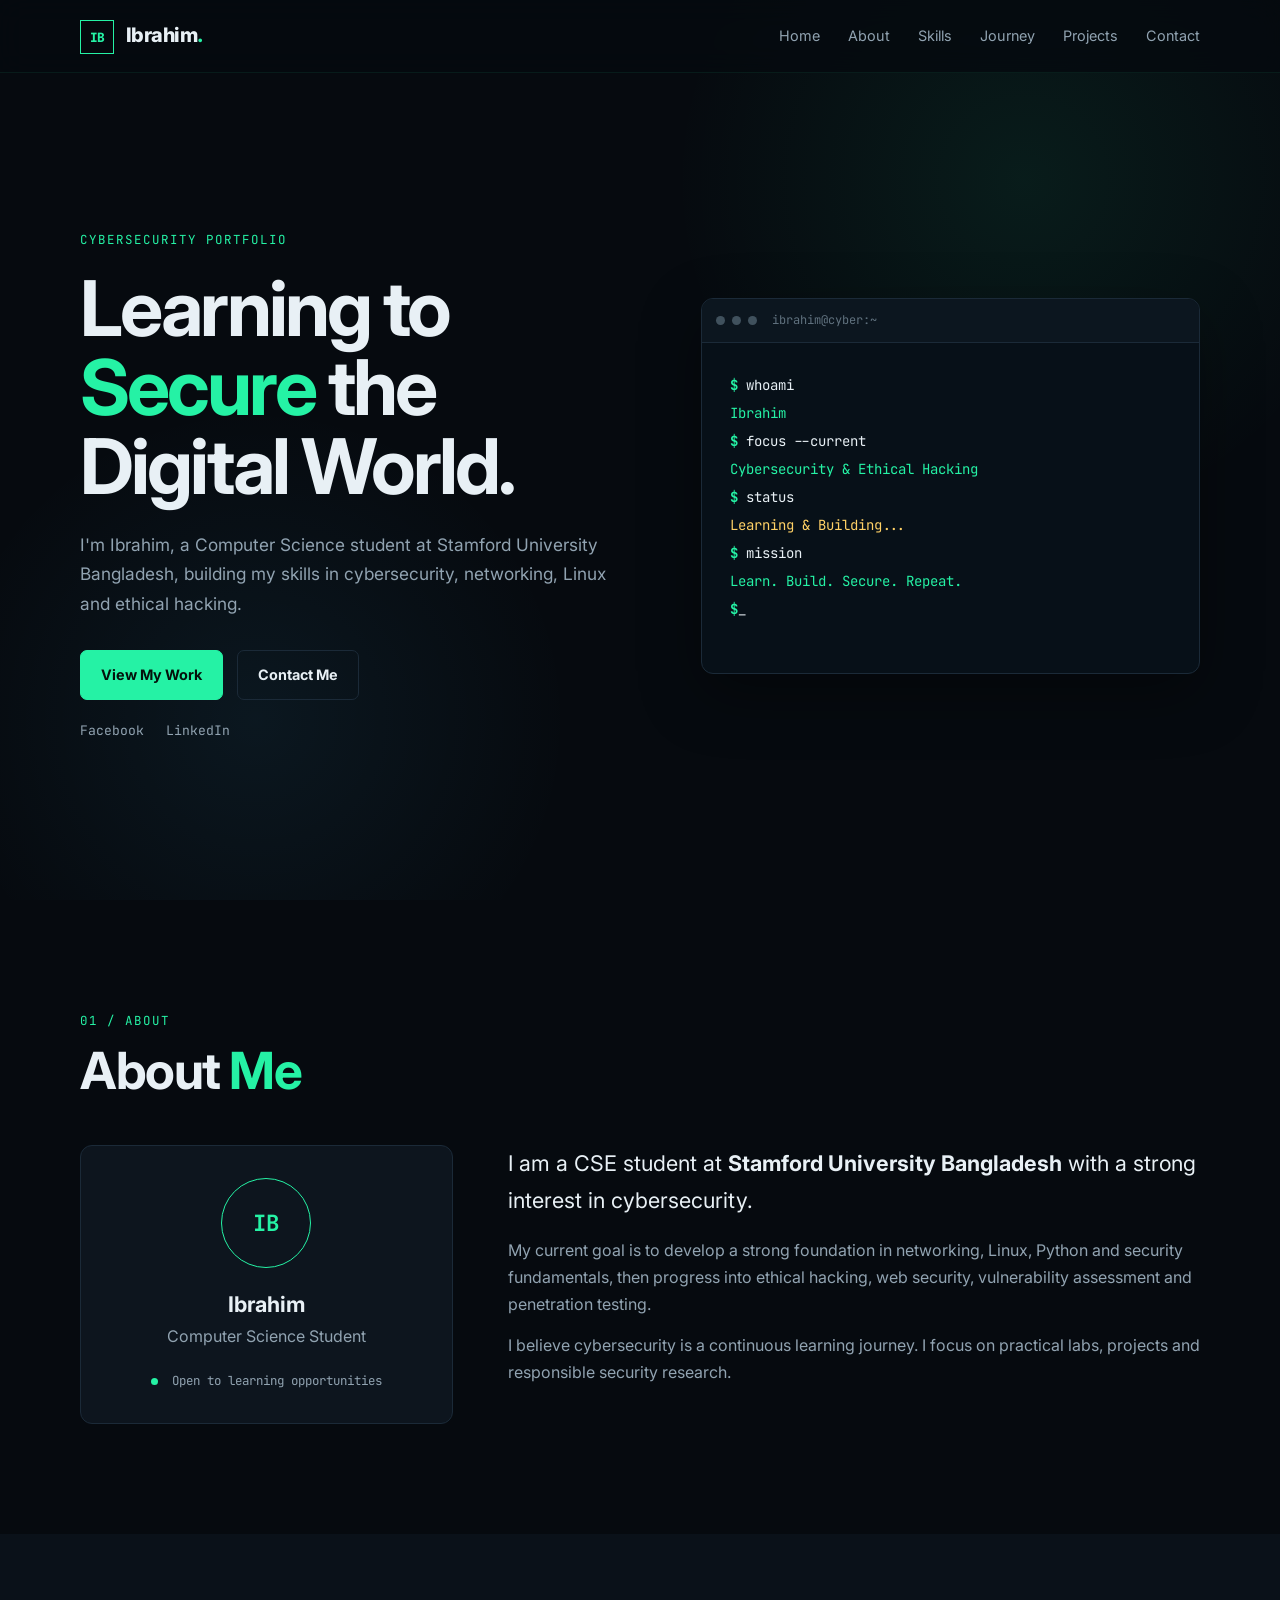
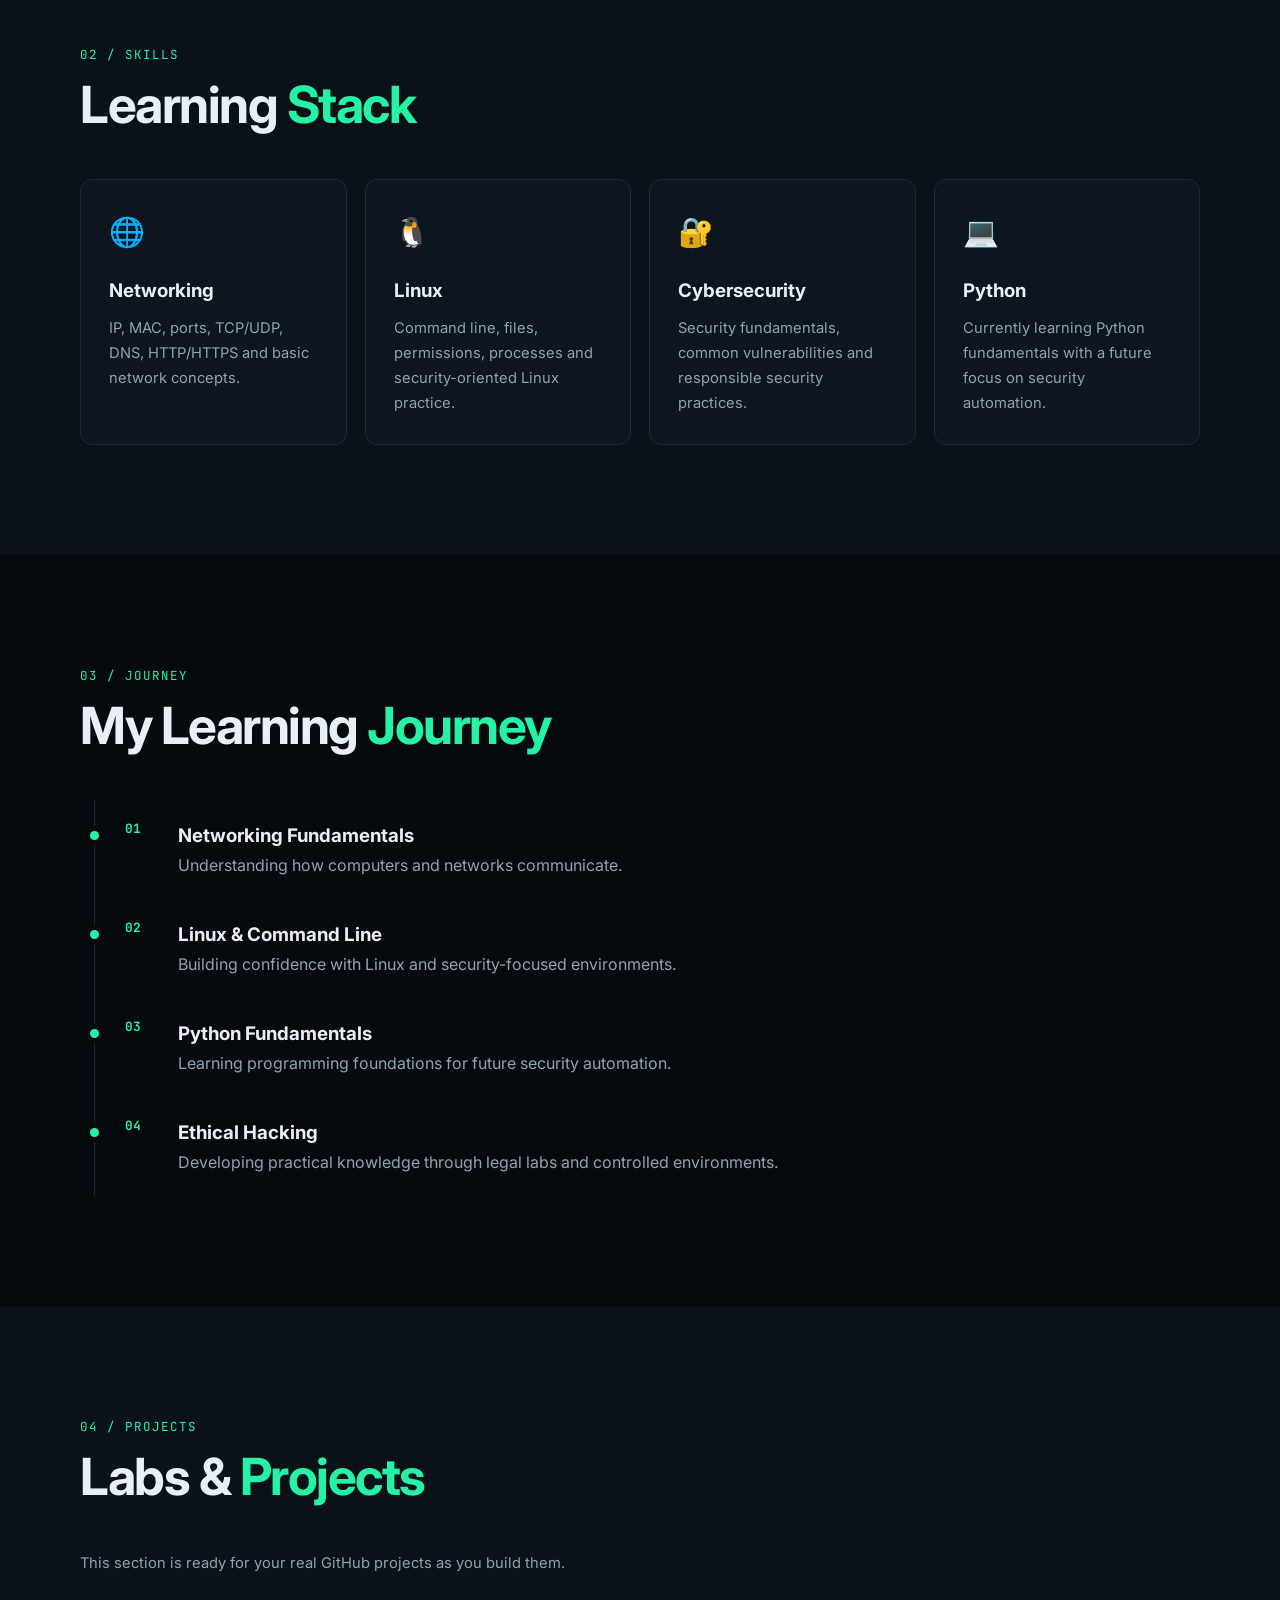
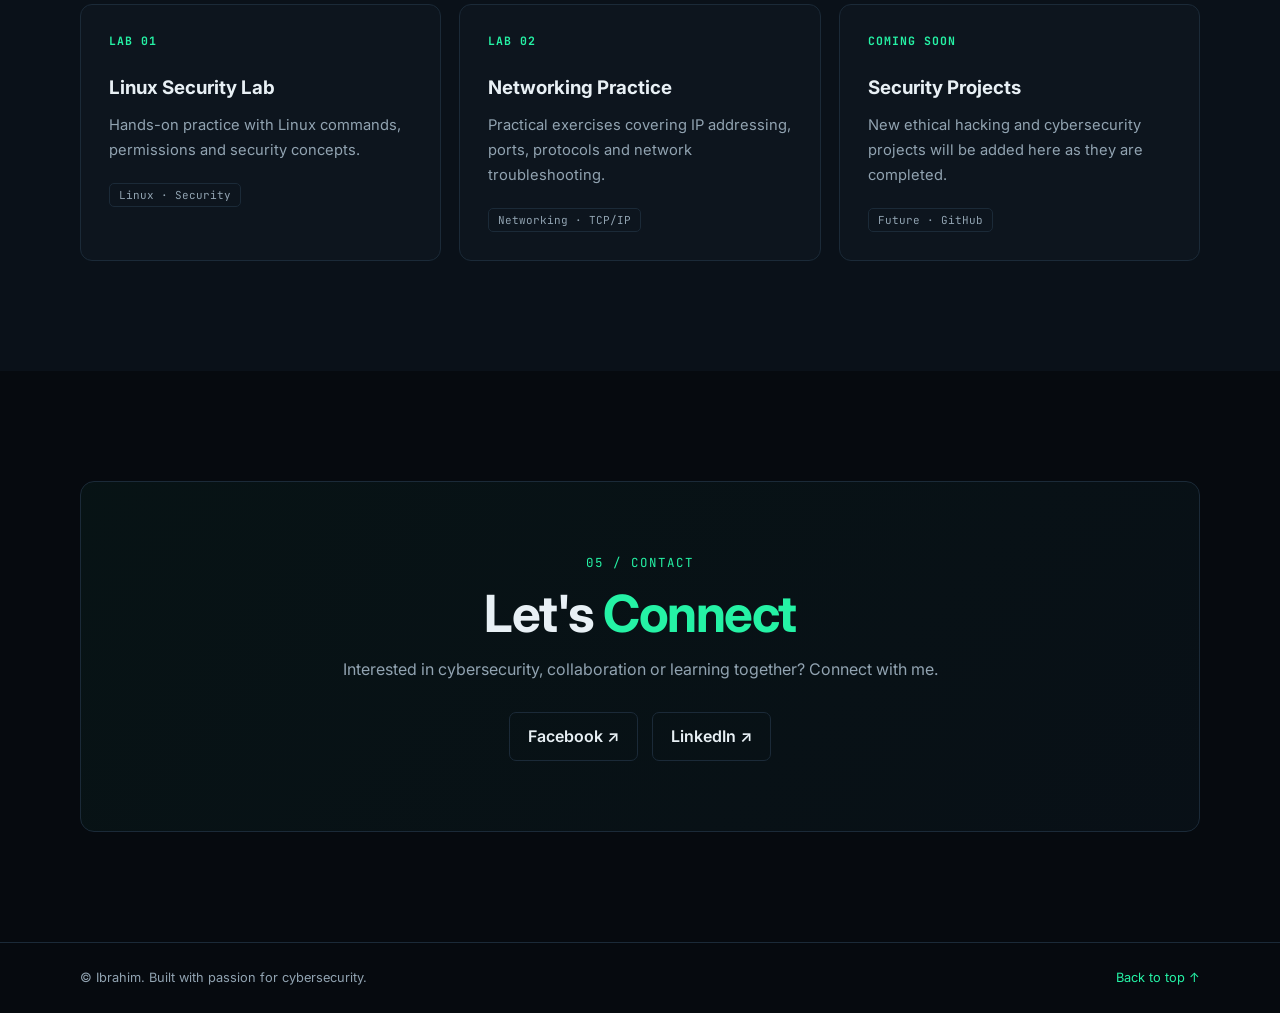
==== index.html @ 3810fad4 "Add files via upload" ====
<!DOCTYPE html>
<html lang="en">
<head>
  <meta charset="UTF-8">
  <meta name="viewport" content="width=device-width, initial-scale=1.0">
  <meta name="description" content="Ibrahim's Cybersecurity Portfolio">
  <title>Ibrahim | Cybersecurity Portfolio</title>
  <link rel="stylesheet" href="style.css">
</head>
<body>
  <header class="header">
    <nav class="nav container">
      <a href="#home" class="logo"><span>IB</span> Ibrahim<span class="dot">.</span></a>
      <button class="menu-btn" id="menuBtn" aria-label="Open menu">☰</button>
      <div class="nav-links" id="navLinks">
        <a href="#home">Home</a>
        <a href="#about">About</a>
        <a href="#skills">Skills</a>
        <a href="#journey">Journey</a>
        <a href="#projects">Projects</a>
        <a href="#contact">Contact</a>
      </div>
    </nav>
  </header>

  <main>
    <section id="home" class="hero">
      <div class="hero-grid container">
        <div class="hero-text">
          <p class="eyebrow">CYBERSECURITY PORTFOLIO</p>
          <h1>Learning to <span>Secure</span> the Digital World.</h1>
          <p class="lead">
            I'm Ibrahim, a Computer Science student at Stamford University Bangladesh,
            building my skills in cybersecurity, networking, Linux and ethical hacking.
          </p>
          <div class="buttons">
            <a class="btn primary" href="#projects">View My Work</a>
            <a class="btn secondary" href="#contact">Contact Me</a>
          </div>
          <div class="socials">
            <a href="https://www.facebook.com/md.ibrahim.686335" target="_blank" rel="noopener">Facebook</a>
            <a href="https://www.linkedin.com/feed/" target="_blank" rel="noopener">LinkedIn</a>
          </div>
        </div>

        <div class="terminal">
          <div class="terminal-top"><i></i><i></i><i></i><span>ibrahim@cyber:~</span></div>
          <div class="terminal-body">
            <p><b>$</b> whoami</p>
            <p class="green">Ibrahim</p>
            <p><b>$</b> focus --current</p>
            <p class="green">Cybersecurity & Ethical Hacking</p>
            <p><b>$</b> status</p>
            <p class="yellow">Learning & Building...</p>
            <p><b>$</b> mission</p>
            <p class="green">Learn. Build. Secure. Repeat.</p>
            <p><b>$</b><span class="cursor">_</span></p>
          </div>
        </div>
      </div>
    </section>

    <section id="about" class="section">
      <div class="container">
        <p class="section-tag">01 / ABOUT</p>
        <h2>About <span>Me</span></h2>
        <div class="about-grid">
          <div class="about-card">
            <div class="avatar">IB</div>
            <h3>Ibrahim</h3>
            <p>Computer Science Student</p>
            <div class="status"><span></span> Open to learning opportunities</div>
          </div>
          <div>
            <p class="big-text">
              I am a CSE student at <strong>Stamford University Bangladesh</strong>
              with a strong interest in cybersecurity.
            </p>
            <p>
              My current goal is to develop a strong foundation in networking, Linux,
              Python and security fundamentals, then progress into ethical hacking,
              web security, vulnerability assessment and penetration testing.
            </p>
            <p>
              I believe cybersecurity is a continuous learning journey. I focus on
              practical labs, projects and responsible security research.
            </p>
          </div>
        </div>
      </div>
    </section>

    <section id="skills" class="section alt">
      <div class="container">
        <p class="section-tag">02 / SKILLS</p>
        <h2>Learning <span>Stack</span></h2>
        <div class="cards">
          <article class="card">
            <div class="icon">🌐</div>
            <h3>Networking</h3>
            <p>IP, MAC, ports, TCP/UDP, DNS, HTTP/HTTPS and basic network concepts.</p>
          </article>
          <article class="card">
            <div class="icon">🐧</div>
            <h3>Linux</h3>
            <p>Command line, files, permissions, processes and security-oriented Linux practice.</p>
          </article>
          <article class="card">
            <div class="icon">🔐</div>
            <h3>Cybersecurity</h3>
            <p>Security fundamentals, common vulnerabilities and responsible security practices.</p>
          </article>
          <article class="card">
            <div class="icon">💻</div>
            <h3>Python</h3>
            <p>Currently learning Python fundamentals with a future focus on security automation.</p>
          </article>
        </div>
      </div>
    </section>

    <section id="journey" class="section">
      <div class="container">
        <p class="section-tag">03 / JOURNEY</p>
        <h2>My Learning <span>Journey</span></h2>
        <div class="timeline">
          <div class="timeline-item">
            <span class="number">01</span>
            <div><h3>Networking Fundamentals</h3><p>Understanding how computers and networks communicate.</p></div>
          </div>
          <div class="timeline-item">
            <span class="number">02</span>
            <div><h3>Linux & Command Line</h3><p>Building confidence with Linux and security-focused environments.</p></div>
          </div>
          <div class="timeline-item">
            <span class="number">03</span>
            <div><h3>Python Fundamentals</h3><p>Learning programming foundations for future security automation.</p></div>
          </div>
          <div class="timeline-item">
            <span class="number">04</span>
            <div><h3>Ethical Hacking</h3><p>Developing practical knowledge through legal labs and controlled environments.</p></div>
          </div>
        </div>
      </div>
    </section>

    <section id="projects" class="section alt">
      <div class="container">
        <p class="section-tag">04 / PROJECTS</p>
        <h2>Labs & <span>Projects</span></h2>
        <p class="section-intro">This section is ready for your real GitHub projects as you build them.</p>
        <div class="project-grid">
          <article class="project">
            <div class="project-label">LAB 01</div>
            <h3>Linux Security Lab</h3>
            <p>Hands-on practice with Linux commands, permissions and security concepts.</p>
            <span>Linux · Security</span>
          </article>
          <article class="project">
            <div class="project-label">LAB 02</div>
            <h3>Networking Practice</h3>
            <p>Practical exercises covering IP addressing, ports, protocols and network troubleshooting.</p>
            <span>Networking · TCP/IP</span>
          </article>
          <article class="project">
            <div class="project-label">COMING SOON</div>
            <h3>Security Projects</h3>
            <p>New ethical hacking and cybersecurity projects will be added here as they are completed.</p>
            <span>Future · GitHub</span>
          </article>
        </div>
      </div>
    </section>

    <section id="contact" class="section contact">
      <div class="container contact-box">
        <p class="section-tag">05 / CONTACT</p>
        <h2>Let's <span>Connect</span></h2>
        <p>Interested in cybersecurity, collaboration or learning together? Connect with me.</p>
        <div class="contact-links">
          <a href="https://www.facebook.com/md.ibrahim.686335" target="_blank" rel="noopener">Facebook ↗</a>
          <a href="https://www.linkedin.com/feed/" target="_blank" rel="noopener">LinkedIn ↗</a>
        </div>
      </div>
    </section>
  </main>

  <footer>
    <div class="container footer-inner">
      <p>© <span id="year"></span> Ibrahim. Built with passion for cybersecurity.</p>
      <a href="#home">Back to top ↑</a>
    </div>
  </footer>

  <script src="script.js"></script>
</body>
</html>
---- style.css ----
@import url('https://fonts.googleapis.com/css2?family=Inter:wght@400;500;600;700;800&family=JetBrains+Mono:wght@400;500;700&display=swap');

:root{
  --bg:#060a0f;
  --bg2:#0a1119;
  --card:#0d151e;
  --line:#1b2a38;
  --text:#e8f0f5;
  --muted:#91a3b1;
  --accent:#25f2a5;
  --accent2:#4dc7ff;
  --shadow:0 20px 60px rgba(0,0,0,.35);
}
*{box-sizing:border-box;margin:0;padding:0}
html{scroll-behavior:smooth}
body{font-family:Inter,Arial,sans-serif;background:var(--bg);color:var(--text);line-height:1.7}
a{text-decoration:none;color:inherit}
.container{width:min(1120px,92%);margin:auto}
.header{position:fixed;top:0;width:100%;z-index:20;background:rgba(6,10,15,.82);backdrop-filter:blur(14px);border-bottom:1px solid rgba(37,242,165,.08)}
.nav{height:72px;display:flex;align-items:center;justify-content:space-between}
.logo{font-weight:800;font-size:1.25rem;letter-spacing:-.5px}
.logo span:first-child{display:inline-grid;place-items:center;width:34px;height:34px;border:1px solid var(--accent);color:var(--accent);margin-right:8px;font-family:"JetBrains Mono";font-size:.8rem}
.dot{color:var(--accent)}
.nav-links{display:flex;gap:28px}
.nav-links a{color:var(--muted);font-size:.9rem;transition:.2s}
.nav-links a:hover{color:var(--accent)}
.menu-btn{display:none;background:none;border:0;color:var(--text);font-size:1.5rem}
.hero{min-height:100vh;display:grid;place-items:center;padding-top:72px;background:radial-gradient(circle at 80% 20%,rgba(37,242,165,.08),transparent 28%),radial-gradient(circle at 20% 80%,rgba(77,199,255,.07),transparent 25%)}
.hero-grid{display:grid;grid-template-columns:1.05fr .95fr;gap:70px;align-items:center}
.eyebrow,.section-tag{font-family:"JetBrains Mono",monospace;color:var(--accent);font-size:.78rem;letter-spacing:2px}
h1{font-size:clamp(2.8rem,6vw,5.4rem);line-height:1.03;letter-spacing:-3px;margin:18px 0 24px}
h1 span,h2 span{color:var(--accent)}
.lead{font-size:1.08rem;color:var(--muted);max-width:650px}
.buttons{display:flex;gap:14px;margin:32px 0 20px;flex-wrap:wrap}
.btn{padding:12px 20px;border-radius:7px;font-weight:700;font-size:.9rem;border:1px solid var(--line)}
.btn.primary{background:var(--accent);color:#04110b;border-color:var(--accent)}
.btn.secondary:hover{border-color:var(--accent);color:var(--accent)}
.socials{display:flex;gap:22px;color:var(--muted);font-family:"JetBrains Mono";font-size:.82rem}
.socials a:hover{color:var(--accent)}
.terminal{background:#071018;border:1px solid var(--line);border-radius:12px;box-shadow:var(--shadow);overflow:hidden}
.terminal-top{height:44px;background:#0c161f;border-bottom:1px solid var(--line);display:flex;align-items:center;gap:7px;padding:0 14px;color:#60717e;font:12px "JetBrains Mono"}
.terminal-top i{width:9px;height:9px;border-radius:50%;background:#40515d}
.terminal-top span{margin-left:8px}
.terminal-body{padding:28px;font:14px/2 "JetBrains Mono";min-height:330px}
.terminal-body b{color:var(--accent)}
.green{color:var(--accent)}
.yellow{color:#ffd166}
.cursor{animation:blink 1s infinite}
@keyframes blink{50%{opacity:0}}
.section{padding:110px 0}
.alt{background:var(--bg2)}
h2{font-size:clamp(2rem,4vw,3.2rem);line-height:1.15;margin:10px 0 45px;letter-spacing:-1.5px}
.about-grid{display:grid;grid-template-columns:.7fr 1.3fr;gap:55px;align-items:start}
.about-card{background:var(--card);border:1px solid var(--line);padding:32px;border-radius:12px;text-align:center}
.avatar{width:90px;height:90px;border-radius:50%;display:grid;place-items:center;margin:0 auto 18px;border:1px solid var(--accent);color:var(--accent);font:700 1.4rem "JetBrains Mono"}
.about-card h3{font-size:1.35rem}.about-card p{color:var(--muted)}
.status{margin-top:20px;font-size:.78rem;color:var(--muted);font-family:"JetBrains Mono"}
.status span{display:inline-block;width:7px;height:7px;border-radius:50%;background:var(--accent);margin-right:7px}
.big-text{font-size:1.35rem;margin-bottom:18px}
.about-grid p:not(.big-text){color:var(--muted);margin-bottom:14px}
.cards{display:grid;grid-template-columns:repeat(4,1fr);gap:18px}
.card,.project{background:var(--card);border:1px solid var(--line);border-radius:12px;padding:28px;transition:.25s}
.card:hover,.project:hover{transform:translateY(-5px);border-color:rgba(37,242,165,.45)}
.icon{font-size:1.8rem;margin-bottom:18px}
.card h3,.project h3{margin-bottom:9px}
.card p,.project p,.section-intro{color:var(--muted);font-size:.92rem}
.timeline{border-left:1px solid var(--line);margin-left:14px}
.timeline-item{display:flex;gap:25px;padding:20px 0 20px 30px;position:relative}
.timeline-item:before{content:"";position:absolute;left:-5px;top:31px;width:9px;height:9px;border-radius:50%;background:var(--accent);box-shadow:0 0 0 5px var(--bg)}
.number{font:700 .8rem "JetBrains Mono";color:var(--accent);min-width:28px}
.timeline-item p{color:var(--muted)}
.project-grid{display:grid;grid-template-columns:repeat(3,1fr);gap:18px;margin-top:28px}
.project-label{font:700 .72rem "JetBrains Mono";color:var(--accent);letter-spacing:1px;margin-bottom:24px}
.project span{display:inline-block;margin-top:20px;padding:4px 9px;border:1px solid var(--line);border-radius:5px;color:var(--muted);font:11px "JetBrains Mono"}
.contact{text-align:center}
.contact-box{padding:70px 20px;border:1px solid var(--line);background:linear-gradient(135deg,rgba(37,242,165,.04),rgba(77,199,255,.03));border-radius:14px}
.contact-box h2{margin-bottom:14px}.contact-box>p:not(.section-tag){color:var(--muted)}
.contact-links{display:flex;justify-content:center;gap:14px;margin-top:28px;flex-wrap:wrap}
.contact-links a{border:1px solid var(--line);padding:10px 18px;border-radius:7px;font-weight:600}
.contact-links a:hover{border-color:var(--accent);color:var(--accent)}
footer{border-top:1px solid var(--line);padding:24px 0;color:var(--muted);font-size:.8rem}
.footer-inner{display:flex;justify-content:space-between;gap:20px}.footer-inner a{color:var(--accent)}
@media(max-width:850px){
  .nav-links{display:none;position:absolute;top:72px;left:0;width:100%;background:#071018;border-bottom:1px solid var(--line);padding:20px;flex-direction:column;gap:15px}
  .nav-links.open{display:flex}.menu-btn{display:block}
  .hero-grid,.about-grid{grid-template-columns:1fr}.hero{padding-top:120px}.terminal{margin-top:10px}
  .cards{grid-template-columns:1fr 1fr}.project-grid{grid-template-columns:1fr}
}
@media(max-width:520px){
  h1{letter-spacing:-2px}.section{padding:80px 0}.cards{grid-template-columns:1fr}
  .footer-inner{flex-direction:column}.terminal-body{font-size:12px;padding:20px}
}
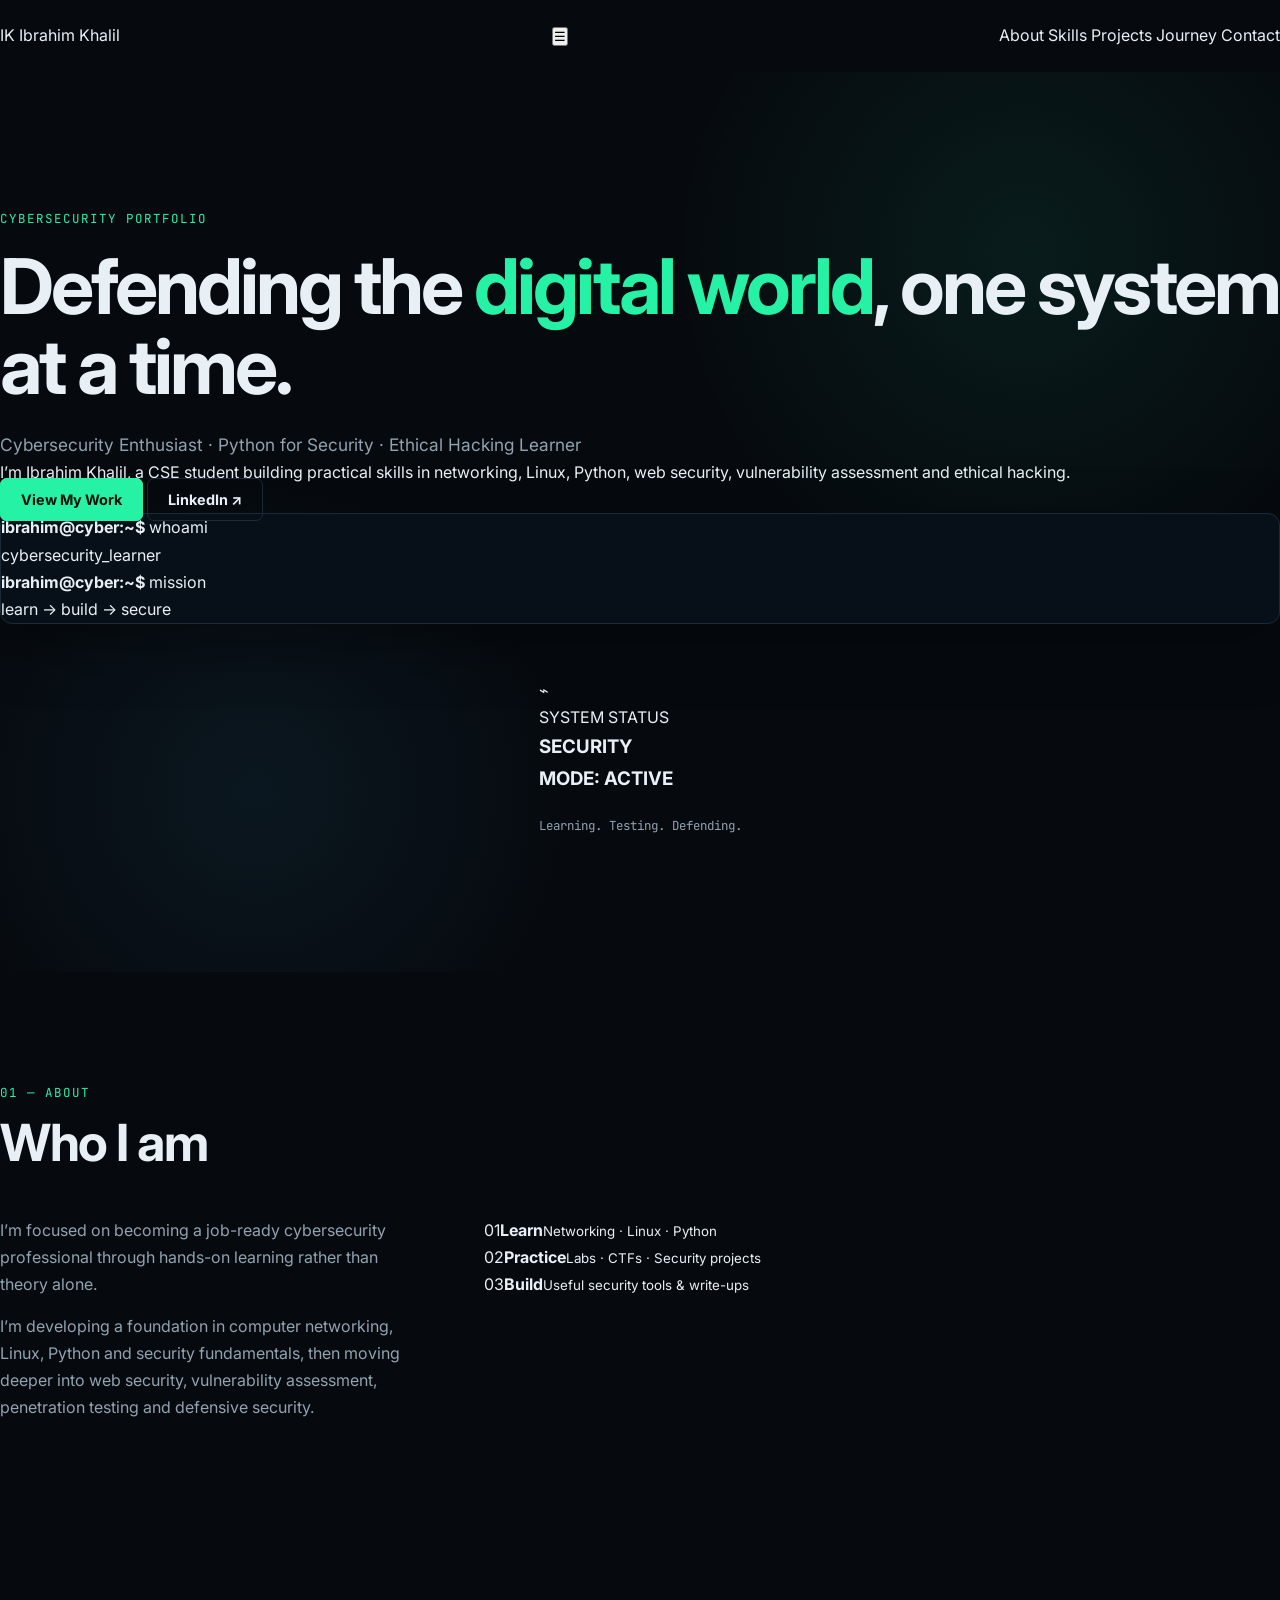
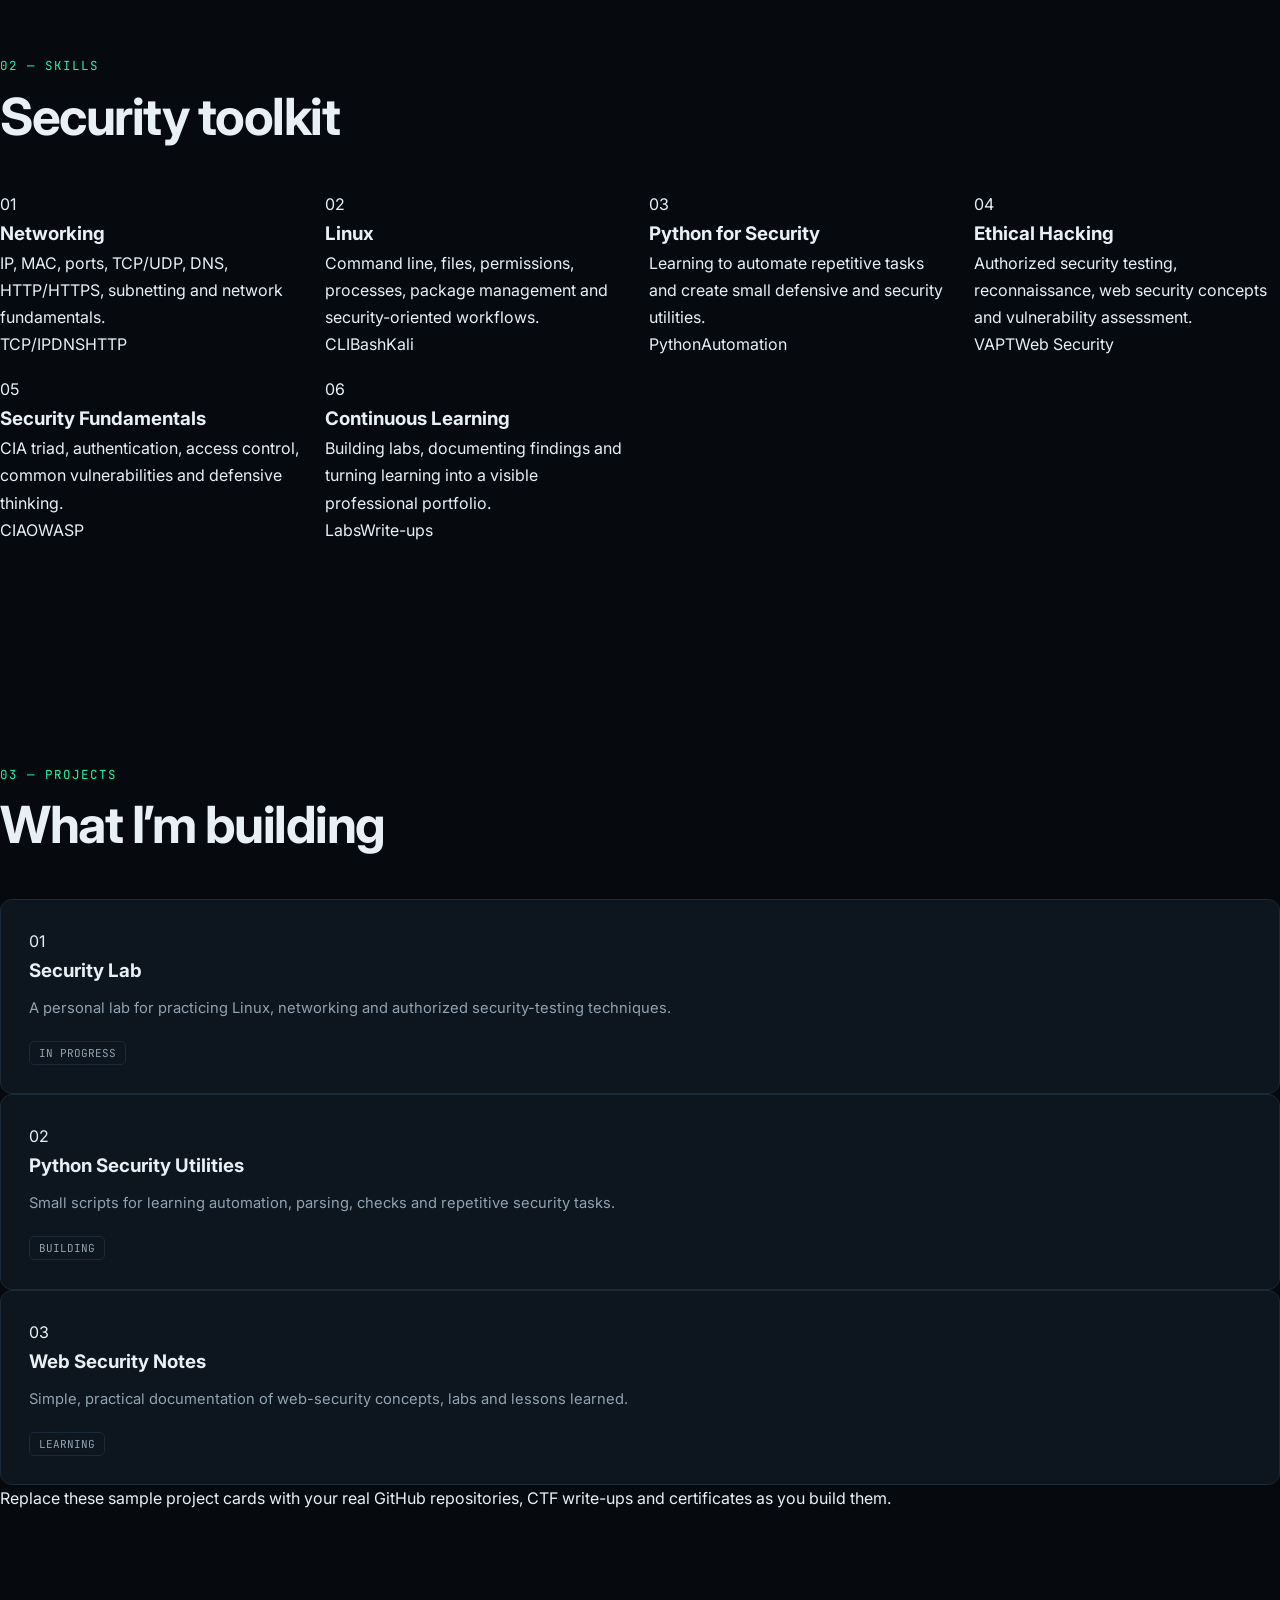
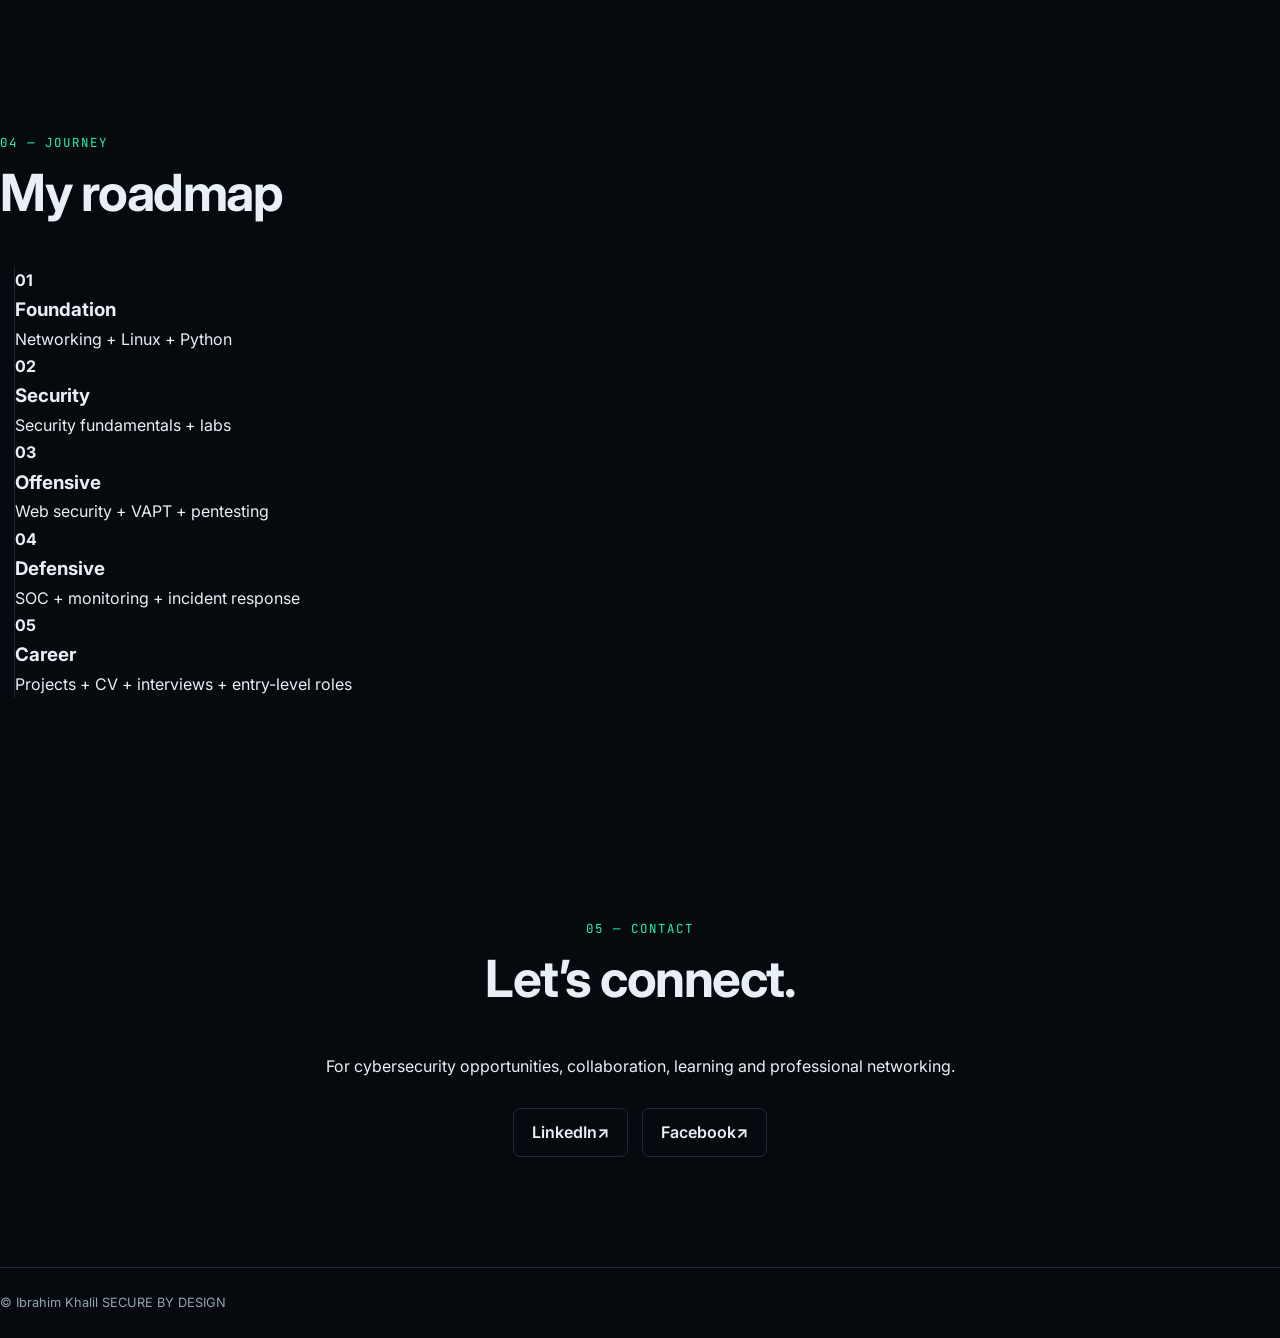
==== commit 329a0830: "Add" ====
--- a/index.html
+++ b/index.html
@@ -3,195 +3,133 @@
 <head>
   <meta charset="UTF-8">
   <meta name="viewport" content="width=device-width, initial-scale=1.0">
-  <meta name="description" content="Ibrahim's Cybersecurity Portfolio">
-  <title>Ibrahim | Cybersecurity Portfolio</title>
+  <meta name="description" content="Ibrahim Khalil — Cybersecurity Enthusiast, Python for Security, Ethical Hacking Learner.">
+  <title>Ibrahim Khalil | Cybersecurity Portfolio</title>
+  <link rel="preconnect" href="https://fonts.googleapis.com">
+  <link rel="preconnect" href="https://fonts.gstatic.com" crossorigin>
+  <link href="https://fonts.googleapis.com/css2?family=Inter:wght@400;500;600;700;800&family=JetBrains+Mono:wght@500;700&display=swap" rel="stylesheet">
   <link rel="stylesheet" href="style.css">
 </head>
 <body>
-  <header class="header">
-    <nav class="nav container">
-      <a href="#home" class="logo"><span>IB</span> Ibrahim<span class="dot">.</span></a>
-      <button class="menu-btn" id="menuBtn" aria-label="Open menu">☰</button>
-      <div class="nav-links" id="navLinks">
-        <a href="#home">Home</a>
-        <a href="#about">About</a>
-        <a href="#skills">Skills</a>
-        <a href="#journey">Journey</a>
-        <a href="#projects">Projects</a>
-        <a href="#contact">Contact</a>
-      </div>
+  <div class="bg-grid"></div>
+  <header class="nav">
+    <a class="brand" href="#home"><span>IK</span> Ibrahim Khalil</a>
+    <button class="menu" aria-label="Open menu">☰</button>
+    <nav>
+      <a href="#about">About</a>
+      <a href="#skills">Skills</a>
+      <a href="#projects">Projects</a>
+      <a href="#journey">Journey</a>
+      <a href="#contact">Contact</a>
     </nav>
   </header>
 
   <main>
-    <section id="home" class="hero">
-      <div class="hero-grid container">
-        <div class="hero-text">
-          <p class="eyebrow">CYBERSECURITY PORTFOLIO</p>
-          <h1>Learning to <span>Secure</span> the Digital World.</h1>
-          <p class="lead">
-            I'm Ibrahim, a Computer Science student at Stamford University Bangladesh,
-            building my skills in cybersecurity, networking, Linux and ethical hacking.
-          </p>
-          <div class="buttons">
-            <a class="btn primary" href="#projects">View My Work</a>
-            <a class="btn secondary" href="#contact">Contact Me</a>
-          </div>
-          <div class="socials">
-            <a href="https://www.facebook.com/md.ibrahim.686335" target="_blank" rel="noopener">Facebook</a>
-            <a href="https://www.linkedin.com/feed/" target="_blank" rel="noopener">LinkedIn</a>
-          </div>
+    <section id="home" class="hero section">
+      <div class="hero-copy">
+        <p class="eyebrow">CYBERSECURITY PORTFOLIO</p>
+        <h1>Defending the <span>digital world</span>, one system at a time.</h1>
+        <p class="lead">Cybersecurity Enthusiast · Python for Security · Ethical Hacking Learner</p>
+        <p class="intro">I’m Ibrahim Khalil, a CSE student building practical skills in networking, Linux, Python, web security, vulnerability assessment and ethical hacking.</p>
+        <div class="actions">
+          <a class="btn primary" href="#projects">View My Work</a>
+          <a class="btn ghost" href="https://www.linkedin.com/in/ibrahim-khalil-8a3a93378" target="_blank" rel="noopener">LinkedIn ↗</a>
         </div>
+        <div class="terminal">
+          <div><b>ibrahim@cyber:~$</b> whoami</div>
+          <div class="terminal-output">cybersecurity_learner</div>
+          <div><b>ibrahim@cyber:~$</b> mission</div>
+          <div class="terminal-output">learn → build → secure</div>
+        </div>
+      </div>
+      <div class="hero-card">
+        <div class="shield">⌁</div>
+        <div class="scan"></div>
+        <p class="mono">SYSTEM STATUS</p>
+        <h3>SECURITY<br>MODE: <span>ACTIVE</span></h3>
+        <div class="status"><i></i> Learning. Testing. Defending.</div>
+      </div>
+    </section>
 
-        <div class="terminal">
-          <div class="terminal-top"><i></i><i></i><i></i><span>ibrahim@cyber:~</span></div>
-          <div class="terminal-body">
-            <p><b>$</b> whoami</p>
-            <p class="green">Ibrahim</p>
-            <p><b>$</b> focus --current</p>
-            <p class="green">Cybersecurity & Ethical Hacking</p>
-            <p><b>$</b> status</p>
-            <p class="yellow">Learning & Building...</p>
-            <p><b>$</b> mission</p>
-            <p class="green">Learn. Build. Secure. Repeat.</p>
-            <p><b>$</b><span class="cursor">_</span></p>
-          </div>
+    <section id="about" class="section">
+      <p class="eyebrow">01 — ABOUT</p>
+      <h2>Who I am</h2>
+      <div class="about-grid">
+        <div>
+          <p class="big">I’m focused on becoming a job-ready cybersecurity professional through hands-on learning rather than theory alone.</p>
+          <p>I’m developing a foundation in computer networking, Linux, Python and security fundamentals, then moving deeper into web security, vulnerability assessment, penetration testing and defensive security.</p>
+        </div>
+        <div class="facts">
+          <div><span>01</span><b>Learn</b><small>Networking · Linux · Python</small></div>
+          <div><span>02</span><b>Practice</b><small>Labs · CTFs · Security projects</small></div>
+          <div><span>03</span><b>Build</b><small>Useful security tools & write-ups</small></div>
         </div>
       </div>
     </section>
 
-    <section id="about" class="section">
-      <div class="container">
-        <p class="section-tag">01 / ABOUT</p>
-        <h2>About <span>Me</span></h2>
-        <div class="about-grid">
-          <div class="about-card">
-            <div class="avatar">IB</div>
-            <h3>Ibrahim</h3>
-            <p>Computer Science Student</p>
-            <div class="status"><span></span> Open to learning opportunities</div>
-          </div>
-          <div>
-            <p class="big-text">
-              I am a CSE student at <strong>Stamford University Bangladesh</strong>
-              with a strong interest in cybersecurity.
-            </p>
-            <p>
-              My current goal is to develop a strong foundation in networking, Linux,
-              Python and security fundamentals, then progress into ethical hacking,
-              web security, vulnerability assessment and penetration testing.
-            </p>
-            <p>
-              I believe cybersecurity is a continuous learning journey. I focus on
-              practical labs, projects and responsible security research.
-            </p>
-          </div>
-        </div>
+    <section id="skills" class="section">
+      <p class="eyebrow">02 — SKILLS</p>
+      <h2>Security toolkit</h2>
+      <div class="cards">
+        <article><span class="num">01</span><h3>Networking</h3><p>IP, MAC, ports, TCP/UDP, DNS, HTTP/HTTPS, subnetting and network fundamentals.</p><div class="tags"><span>TCP/IP</span><span>DNS</span><span>HTTP</span></div></article>
+        <article><span class="num">02</span><h3>Linux</h3><p>Command line, files, permissions, processes, package management and security-oriented workflows.</p><div class="tags"><span>CLI</span><span>Bash</span><span>Kali</span></div></article>
+        <article><span class="num">03</span><h3>Python for Security</h3><p>Learning to automate repetitive tasks and create small defensive and security utilities.</p><div class="tags"><span>Python</span><span>Automation</span></div></article>
+        <article><span class="num">04</span><h3>Ethical Hacking</h3><p>Authorized security testing, reconnaissance, web security concepts and vulnerability assessment.</p><div class="tags"><span>VAPT</span><span>Web Security</span></div></article>
+        <article><span class="num">05</span><h3>Security Fundamentals</h3><p>CIA triad, authentication, access control, common vulnerabilities and defensive thinking.</p><div class="tags"><span>CIA</span><span>OWASP</span></div></article>
+        <article><span class="num">06</span><h3>Continuous Learning</h3><p>Building labs, documenting findings and turning learning into a visible professional portfolio.</p><div class="tags"><span>Labs</span><span>Write-ups</span></div></article>
       </div>
     </section>
 
-    <section id="skills" class="section alt">
-      <div class="container">
-        <p class="section-tag">02 / SKILLS</p>
-        <h2>Learning <span>Stack</span></h2>
-        <div class="cards">
-          <article class="card">
-            <div class="icon">🌐</div>
-            <h3>Networking</h3>
-            <p>IP, MAC, ports, TCP/UDP, DNS, HTTP/HTTPS and basic network concepts.</p>
-          </article>
-          <article class="card">
-            <div class="icon">🐧</div>
-            <h3>Linux</h3>
-            <p>Command line, files, permissions, processes and security-oriented Linux practice.</p>
-          </article>
-          <article class="card">
-            <div class="icon">🔐</div>
-            <h3>Cybersecurity</h3>
-            <p>Security fundamentals, common vulnerabilities and responsible security practices.</p>
-          </article>
-          <article class="card">
-            <div class="icon">💻</div>
-            <h3>Python</h3>
-            <p>Currently learning Python fundamentals with a future focus on security automation.</p>
-          </article>
-        </div>
+    <section id="projects" class="section">
+      <p class="eyebrow">03 — PROJECTS</p>
+      <h2>What I’m building</h2>
+      <div class="project-list">
+        <article class="project">
+          <div class="project-index">01</div>
+          <div><h3>Security Lab</h3><p>A personal lab for practicing Linux, networking and authorized security-testing techniques.</p></div>
+          <span class="pill">IN PROGRESS</span>
+        </article>
+        <article class="project">
+          <div class="project-index">02</div>
+          <div><h3>Python Security Utilities</h3><p>Small scripts for learning automation, parsing, checks and repetitive security tasks.</p></div>
+          <span class="pill">BUILDING</span>
+        </article>
+        <article class="project">
+          <div class="project-index">03</div>
+          <div><h3>Web Security Notes</h3><p>Simple, practical documentation of web-security concepts, labs and lessons learned.</p></div>
+          <span class="pill">LEARNING</span>
+        </article>
       </div>
+      <p class="note">Replace these sample project cards with your real GitHub repositories, CTF write-ups and certificates as you build them.</p>
     </section>
 
     <section id="journey" class="section">
-      <div class="container">
-        <p class="section-tag">03 / JOURNEY</p>
-        <h2>My Learning <span>Journey</span></h2>
-        <div class="timeline">
-          <div class="timeline-item">
-            <span class="number">01</span>
-            <div><h3>Networking Fundamentals</h3><p>Understanding how computers and networks communicate.</p></div>
-          </div>
-          <div class="timeline-item">
-            <span class="number">02</span>
-            <div><h3>Linux & Command Line</h3><p>Building confidence with Linux and security-focused environments.</p></div>
-          </div>
-          <div class="timeline-item">
-            <span class="number">03</span>
-            <div><h3>Python Fundamentals</h3><p>Learning programming foundations for future security automation.</p></div>
-          </div>
-          <div class="timeline-item">
-            <span class="number">04</span>
-            <div><h3>Ethical Hacking</h3><p>Developing practical knowledge through legal labs and controlled environments.</p></div>
-          </div>
-        </div>
-      </div>
-    </section>
-
-    <section id="projects" class="section alt">
-      <div class="container">
-        <p class="section-tag">04 / PROJECTS</p>
-        <h2>Labs & <span>Projects</span></h2>
-        <p class="section-intro">This section is ready for your real GitHub projects as you build them.</p>
-        <div class="project-grid">
-          <article class="project">
-            <div class="project-label">LAB 01</div>
-            <h3>Linux Security Lab</h3>
-            <p>Hands-on practice with Linux commands, permissions and security concepts.</p>
-            <span>Linux · Security</span>
-          </article>
-          <article class="project">
-            <div class="project-label">LAB 02</div>
-            <h3>Networking Practice</h3>
-            <p>Practical exercises covering IP addressing, ports, protocols and network troubleshooting.</p>
-            <span>Networking · TCP/IP</span>
-          </article>
-          <article class="project">
-            <div class="project-label">COMING SOON</div>
-            <h3>Security Projects</h3>
-            <p>New ethical hacking and cybersecurity projects will be added here as they are completed.</p>
-            <span>Future · GitHub</span>
-          </article>
-        </div>
+      <p class="eyebrow">04 — JOURNEY</p>
+      <h2>My roadmap</h2>
+      <div class="timeline">
+        <div class="step"><b>01</b><h3>Foundation</h3><p>Networking + Linux + Python</p></div>
+        <div class="step"><b>02</b><h3>Security</h3><p>Security fundamentals + labs</p></div>
+        <div class="step"><b>03</b><h3>Offensive</h3><p>Web security + VAPT + pentesting</p></div>
+        <div class="step"><b>04</b><h3>Defensive</h3><p>SOC + monitoring + incident response</p></div>
+        <div class="step"><b>05</b><h3>Career</h3><p>Projects + CV + interviews + entry-level roles</p></div>
       </div>
     </section>
 
     <section id="contact" class="section contact">
-      <div class="container contact-box">
-        <p class="section-tag">05 / CONTACT</p>
-        <h2>Let's <span>Connect</span></h2>
-        <p>Interested in cybersecurity, collaboration or learning together? Connect with me.</p>
-        <div class="contact-links">
-          <a href="https://www.facebook.com/md.ibrahim.686335" target="_blank" rel="noopener">Facebook ↗</a>
-          <a href="https://www.linkedin.com/feed/" target="_blank" rel="noopener">LinkedIn ↗</a>
-        </div>
+      <p class="eyebrow">05 — CONTACT</p>
+      <h2>Let’s connect.</h2>
+      <p>For cybersecurity opportunities, collaboration, learning and professional networking.</p>
+      <div class="contact-links">
+        <a href="https://www.linkedin.com/in/ibrahim-khalil-8a3a93378" target="_blank" rel="noopener"><span>LinkedIn</span><b>↗</b></a>
+        <a href="https://www.facebook.com/md.ibrahim.686335" target="_blank" rel="noopener"><span>Facebook</span><b>↗</b></a>
       </div>
     </section>
   </main>
 
   <footer>
-    <div class="container footer-inner">
-      <p>© <span id="year"></span> Ibrahim. Built with passion for cybersecurity.</p>
-      <a href="#home">Back to top ↑</a>
-    </div>
+    <span>© <span id="year"></span> Ibrahim Khalil</span>
+    <span class="mono">SECURE BY DESIGN</span>
   </footer>
-
   <script src="script.js"></script>
 </body>
 </html>
